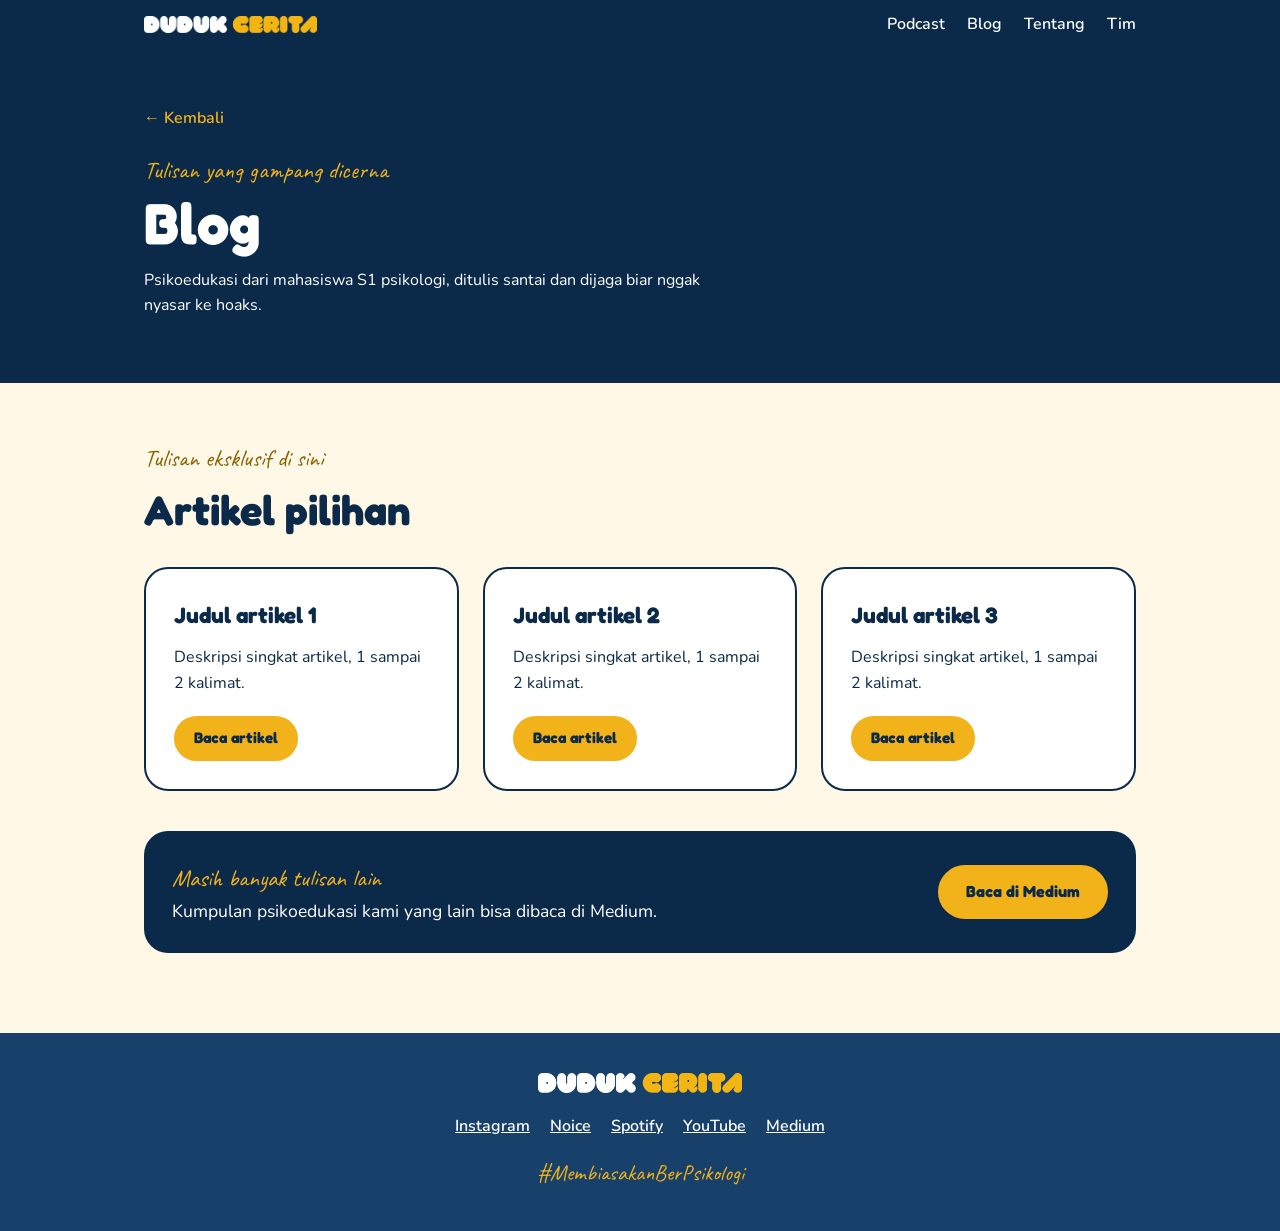
==== blog.html @ e629bb5b "Add files via upload" ====
<!DOCTYPE html>
<html lang="id">
<head>
<meta charset="UTF-8">
<meta name="viewport" content="width=device-width, initial-scale=1">
<!-- EDIT: judul tab & deskripsi buat Google -->
<title>Blog | Duduk Cerita</title>
<meta name="description" content="Tulisan psikoedukasi dari Duduk Cerita.">
<link href="https://fonts.googleapis.com/css2?family=Fredoka:wght@500;700&family=Nunito:wght@400;600&family=Caveat:wght@600&display=swap" rel="stylesheet">
<link rel="stylesheet" href="style.css">
</head>
<body>

<header class="nav">
  <div class="wadah">
    <a class="logo" href="index.html"><img src="assets/logo-nav.png" alt="Duduk Cerita"></a>
    <ul>
      <li><a href="podcast.html">Podcast</a></li>
      <li><a href="blog.html">Blog</a></li>
      <li><a href="index.html#tentang">Tentang</a></li>
      <li><a href="tim.html">Tim</a></li>
    </ul>
  </div>
</header>

<section class="kepala">
  <div class="wadah">
    <a class="balik" href="index.html">&larr; Kembali</a>
    <p class="catatan">Tulisan yang gampang dicerna</p>
    <h1>Blog</h1>
    <!-- EDIT: penjelasan blog -->
    <p>Psikoedukasi dari mahasiswa S1 psikologi, ditulis santai dan dijaga biar nggak nyasar ke hoaks.</p>
  </div>
</section>
<section class="halaman">
  <div class="wadah">
    <div class="bagian-judul">
      <p class="catatan">Tulisan eksklusif di sini</p>
      <h2>Artikel pilihan</h2>
    </div>
    <div class="kartu-grid">
      <!-- EDIT: satu blok = satu artikel. Ganti judul, deskripsi, dan link Google Drive -->
      <article class="kartu">
        <h3>Judul artikel 1</h3>
        <p>Deskripsi singkat artikel, 1 sampai 2 kalimat.</p>
        <div class="aksi"><a class="btn isi kecil" href="#" target="_blank" rel="noopener">Baca artikel</a></div>
      </article>

      <!-- EDIT: satu blok = satu artikel. Ganti judul, deskripsi, dan link Google Drive -->
      <article class="kartu">
        <h3>Judul artikel 2</h3>
        <p>Deskripsi singkat artikel, 1 sampai 2 kalimat.</p>
        <div class="aksi"><a class="btn isi kecil" href="#" target="_blank" rel="noopener">Baca artikel</a></div>
      </article>

      <!-- EDIT: satu blok = satu artikel. Ganti judul, deskripsi, dan link Google Drive -->
      <article class="kartu">
        <h3>Judul artikel 3</h3>
        <p>Deskripsi singkat artikel, 1 sampai 2 kalimat.</p>
        <div class="aksi"><a class="btn isi kecil" href="#" target="_blank" rel="noopener">Baca artikel</a></div>
      </article>
    </div>

    <!-- EDIT: ganti link Medium -->
    <div class="lainnya">
      <div>
        <p class="catatan">Masih banyak tulisan lain</p>
        <p class="lainnya-teks">Kumpulan psikoedukasi kami yang lain bisa dibaca di Medium.</p>
      </div>
      <a class="btn isi" href="https://medium.com/" target="_blank" rel="noopener">Baca di Medium</a>
    </div>
  </div>
</section>

<!-- Footer: sama di semua halaman -->
<footer>
  <a class="logo" href="index.html"><img src="assets/logo-nav.png" alt="Duduk Cerita"></a>
  <div class="sosmed">
    <a href="https://instagram.com/dudukcerita.id" target="_blank" rel="noopener">Instagram</a>
    <a href="https://open.noice.id/catalog/bb728cef-943c-4de5-a036-f1ba72d7c10d" target="_blank" rel="noopener">Noice</a>
    <a href="https://open.spotify.com/show/5ro07TWW1B1qlpnfPcXH9s" target="_blank" rel="noopener">Spotify</a>
    <a href="https://www.youtube.com/@dudukceritaid" target="_blank" rel="noopener">YouTube</a>
    <a href="https://medium.com/" target="_blank" rel="noopener">Medium</a>
  </div>
  <div class="hashtag">#MembiasakanBerPsikologi</div>
</footer>
</body>
</html>
---- style.css ----
/* ===== WARNA & FONT: ganti di sini aja, berlaku buat semua halaman ===== */
:root {
  --kuning: #F2B21A;
  --navy: #0B2A4A;
  --putih: #ffffff;
  --krem: #FFF8E6;
  --navy-lembut: #17406b;
  --font-judul: 'Fredoka', sans-serif;
  --font-isi: 'Nunito', sans-serif;
  --font-tulisan: 'Caveat', cursive;
}
* { box-sizing: border-box; }
html { scroll-behavior: smooth; scroll-padding-top: 72px; }
body { margin: 0; font-family: var(--font-isi); color: var(--navy); line-height: 1.6; }
img { max-width: 100%; display: block; }
a:focus-visible { outline: 3px solid var(--kuning); outline-offset: 3px; }
.wadah { max-width: 1040px; margin: 0 auto; padding: 0 24px; }
section { padding: 80px 0; }
h2 { font-family: var(--font-judul); font-size: clamp(1.8rem, 5vw, 2.6rem); line-height: 1.2; margin: 0 0 16px; }
.catatan { font-family: var(--font-tulisan); font-size: 1.5rem; color: #8a6100; margin: 0 0 8px; }
.btn { display: inline-block; font-family: var(--font-judul); font-weight: 700; padding: 12px 26px; border-radius: 999px; text-decoration: none; border: 2px solid var(--navy); color: var(--navy); }
.btn.isi { background: var(--kuning); border-color: var(--kuning); }
.btn.kecil { padding: 8px 18px; font-size: .95rem; }
.btn:hover { transform: translateY(-2px); }

/* NAV */
.nav { position: sticky; top: 0; z-index: 10; background: var(--navy); color: var(--putih); }
.nav .wadah { display: flex; align-items: center; justify-content: space-between; gap: 16px; flex-wrap: wrap; padding-top: 12px; padding-bottom: 12px; }
.logo { display: inline-flex; align-items: center; font-family: var(--font-judul); font-weight: 700; font-size: 1.3rem; color: var(--putih); text-decoration: none; }
.logo img { height: 17px; width: auto; max-width: none; }
footer .logo img { height: 20px; }
.hero h1 img { width: min(460px, 85%); height: auto; margin: 0 auto; }
.nav ul { display: flex; gap: 22px; list-style: none; margin: 0; padding: 0; flex-wrap: wrap; }
.nav ul a { color: var(--putih); text-decoration: none; font-weight: 600; }
.nav ul a:hover { color: var(--kuning); }

/* HERO */
.hero { background: var(--navy); color: var(--putih); text-align: center; padding: 96px 24px; }
.hero .pancingan { font-family: var(--font-tulisan); font-size: 1.6rem; color: var(--kuning); margin: 0 0 12px; }
.hero h1 { font-family: var(--font-judul); font-size: clamp(2.5rem, 8vw, 4.5rem); margin: 0 0 16px; }
.hero h1 span { color: var(--kuning); }
.hero p.deskripsi { max-width: 560px; margin: 0 auto 32px; font-size: 1.1rem; line-height: 1.6; }
.dengerin { font-family: var(--font-tulisan); font-size: 1.5rem; color: var(--kuning); margin: 0 0 10px; }
.platform { display: flex; gap: 20px; justify-content: center; align-items: center; flex-wrap: wrap; }
.platform a { display: block; border-radius: 999px; transition: transform .15s; }
.platform a:hover { transform: translateY(-3px); }
.platform img { height: 48px; width: auto; }
.hero .hashtag { margin-top: 28px; opacity: .7; font-size: .95rem; }

/* KEPALA HALAMAN (podcast, blog, tim) */
.kepala { background: var(--navy); color: var(--putih); padding: 56px 0 64px; }
.kepala h1 { font-family: var(--font-judul); font-size: clamp(2.2rem, 7vw, 3.6rem); line-height: 1.15; margin: 0 0 12px; }
.kepala p { max-width: 560px; margin: 0; }
.kepala .catatan { color: var(--kuning); }
.balik { display: inline-block; margin-bottom: 20px; color: var(--kuning); font-weight: 600; text-decoration: none; }
.halaman { background: var(--krem); padding: 56px 0 80px; }

/* TENTANG */
.tentang .isi { display: grid; grid-template-columns: 1fr 1fr; gap: 40px; align-items: stretch; }
.tentang .teks { display: flex; flex-direction: column; justify-content: center; }
.tentang p { margin: 0 0 16px; max-width: 60ch; }
.tentang .teks p:not(.catatan) { font-size: 1.1rem; }
/* DIAGRAM ZIG-ZAG: satu kotak dengan rasio tetap (440x480), semua posisi pakai persen biar skalanya ikut layar */
.jembatan { background: var(--krem); border-radius: 24px; padding: 24px 20px; container-type: inline-size; display: flex; align-items: center; justify-content: center; }
.diagram { position: relative; width: 100%; max-width: 440px; aspect-ratio: 440 / 480; }
.diagram > * { position: absolute; margin: 0; }
.diagram .panah { inset: 0; width: 100%; height: 100%; fill: none; stroke: var(--navy); stroke-width: 2.5px; stroke-linecap: round; stroke-linejoin: round; pointer-events: none; }
.diagram .panah path { vector-effect: non-scaling-stroke; }
.diagram p { width: 31.82%; aspect-ratio: 1; left: 9.09%; padding: 8px; display: flex; flex-direction: column; align-items: center; justify-content: center; text-align: center; background: var(--putih); border: 2px dashed var(--navy); border-radius: 50%; font-family: var(--font-judul); font-weight: 700; font-size: 1rem; font-size: clamp(.72rem, 3.7cqw, 1rem); line-height: 1.2; }
.diagram .satu { top: 3.12%; }
.diagram .tiga { top: 67.71%; }
.diagram small { display: block; font-family: var(--font-tulisan); font-size: 1.4rem; font-size: clamp(1.05rem, 5.1cqw, 1.4rem); font-weight: 600; color: #8a6100; line-height: 1.1; }
.diagram .tengah { left: 47.73%; top: 36.46%; width: 50%; text-align: center; }
.diagram .tengah img { width: 100%; margin-top: 2px; }

/* KARTU */
.produk { background: var(--krem); }
.kartu-grid { display: grid; grid-template-columns: repeat(auto-fit, minmax(280px, 1fr)); gap: 24px; margin-top: 32px; }
.kartu { background: var(--putih); border-radius: 24px; padding: 28px; display: flex; flex-direction: column; gap: 12px; border: 2px solid var(--navy); }
.kartu h3 { font-family: var(--font-judul); font-size: 1.4rem; margin: 0; }
.kartu p { margin: 0; }
.kartu .aksi { display: flex; gap: 10px; flex-wrap: wrap; margin-top: auto; padding-top: 8px; }

/* TIM */
.tim-grid { display: grid; grid-template-columns: repeat(auto-fit, minmax(230px, 1fr)); gap: 28px; margin-top: 32px; }
.orang h3 { font-family: var(--font-judul); margin: 0; font-size: 1.25rem; }
.orang .posisi { color: #8a6100; font-weight: 600; margin: 0 0 8px; }
.foto { width: 120px; height: 120px; border-radius: 50%; background: var(--kuning); color: var(--navy); font-family: var(--font-judul); font-weight: 700; font-size: 2.2rem; display: flex; align-items: center; justify-content: center; overflow: hidden; margin-bottom: 14px; border: 3px solid var(--kuning); }
.foto img { width: 100%; height: 100%; object-fit: cover; }
.profil { display: grid; grid-template-columns: 200px 1fr; gap: 40px; align-items: start; }
.profil .foto { width: 200px; height: 200px; font-size: 3.5rem; margin: 0; }
.profil h2 { margin-bottom: 4px; }
.profil h3 { font-family: var(--font-judul); font-size: 1.15rem; margin: 24px 0 6px; }
.profil p { margin: 0; max-width: 60ch; }
.profil p + p { margin-top: 12px; }
.peran { margin: 0; padding-left: 20px; max-width: 60ch; }
.peran li { margin-bottom: 6px; }
.peran li::marker { color: #8a6100; }
.profil .cerita { margin: 24px 0 0; max-width: 34rem; }
.cerita { font-family: var(--font-tulisan); font-size: 1.6rem; line-height: 1.3; border-left: 4px solid var(--kuning); padding-left: 14px; }

/* PODCAST: CTA platform di kepala halaman */
.kepala .dengerin { margin: 28px 0 10px; max-width: none; }
.kepala .platform { justify-content: flex-start; }

/* PODCAST: judul tiap bagian */
.bagian-judul { margin-bottom: 8px; }
.bagian-judul h2 { margin-bottom: 0; }

/* PODCAST: episode (3 kartu sejajar di desktop) */
.eps-grid { grid-template-columns: repeat(auto-fit, minmax(260px, 1fr)); }
.kartu .eps { font-family: var(--font-tulisan); font-size: 1.3rem; color: #8a6100; line-height: 1; margin: 0; }

/* PODCAST: video full (16:9) di kartu season */
.video { position: relative; aspect-ratio: 16 / 9; border-radius: 16px; overflow: hidden; background: var(--krem) url("assets/logo-tumpuk.png") center / 30% no-repeat; border: 2px solid var(--navy); }
.video iframe { position: absolute; inset: 0; width: 100%; height: 100%; border: 0; }

/* PODCAST: short video YouTube (rasio 9:16) */
.shorts { background: var(--putih); padding: 56px 0 80px; }
.shorts-grid { display: grid; grid-template-columns: repeat(5, 1fr); gap: 16px; margin-top: 28px; }
.short { position: relative; aspect-ratio: 9 / 16; border-radius: 20px; overflow: hidden; background: var(--krem) url("assets/logo-tumpuk.png") center / 60% no-repeat; border: 2px solid var(--navy); }
.short iframe { position: absolute; inset: 0; width: 100%; height: 100%; border: 0; }
.lihat-semua { margin-top: 28px; }

/* BLOG: ajakan ke Medium */
.lainnya { display: flex; align-items: center; justify-content: space-between; gap: 20px; flex-wrap: wrap; margin-top: 40px; padding: 28px; border-radius: 24px; background: var(--navy); color: var(--putih); }
.lainnya .catatan { color: var(--kuning); margin: 0; }
.lainnya-teks { margin: 0; font-size: 1.1rem; }

/* HALAMAN TIM */
.tim-utama { margin-top: 0; }
.tim-utama .orang { background: var(--putih); border: 2px solid var(--navy); border-radius: 24px; padding: 28px; }
.tim-lain { margin-top: 56px; }
.tim-lain .catatan { margin-bottom: 16px; }
.lain-grid { display: grid; grid-template-columns: repeat(auto-fit, minmax(200px, 1fr)); gap: 16px; }
.anggota { border-left: 4px solid var(--kuning); padding: 2px 0 2px 14px; }
.anggota h3 { font-family: var(--font-judul); font-size: 1.05rem; margin: 0; }
.anggota p { margin: 0; color: #8a6100; font-weight: 600; font-size: .95rem; }

/* FOOTER */
footer { background: var(--navy-lembut); color: var(--putih); text-align: center; padding: 40px 24px; }
footer .logo { display: inline-block; margin-bottom: 12px; }
footer .sosmed { display: flex; gap: 20px; justify-content: center; flex-wrap: wrap; margin-bottom: 16px; }
footer .sosmed a { color: var(--putih); font-weight: 600; }
footer .sosmed a:hover { color: var(--kuning); }
footer .hashtag { color: var(--kuning); font-family: var(--font-tulisan); font-size: 1.4rem; }

@media (max-width: 720px) {
  .tentang .isi, .profil { grid-template-columns: 1fr; }
  .profil .foto { width: 140px; height: 140px; font-size: 2.6rem; }
  section { padding: 56px 0; }
  .shorts-grid { display: flex; overflow-x: auto; scroll-snap-type: x mandatory; gap: 12px; margin-right: -24px; padding: 0 24px 12px 0; }
  .short { flex: 0 0 200px; scroll-snap-align: start; }
  .logo img { height: 15px; }
  footer .logo img { height: 18px; }
}
@media (prefers-reduced-motion: reduce) { html { scroll-behavior: auto; } .btn:hover, .platform a:hover { transform: none; } }
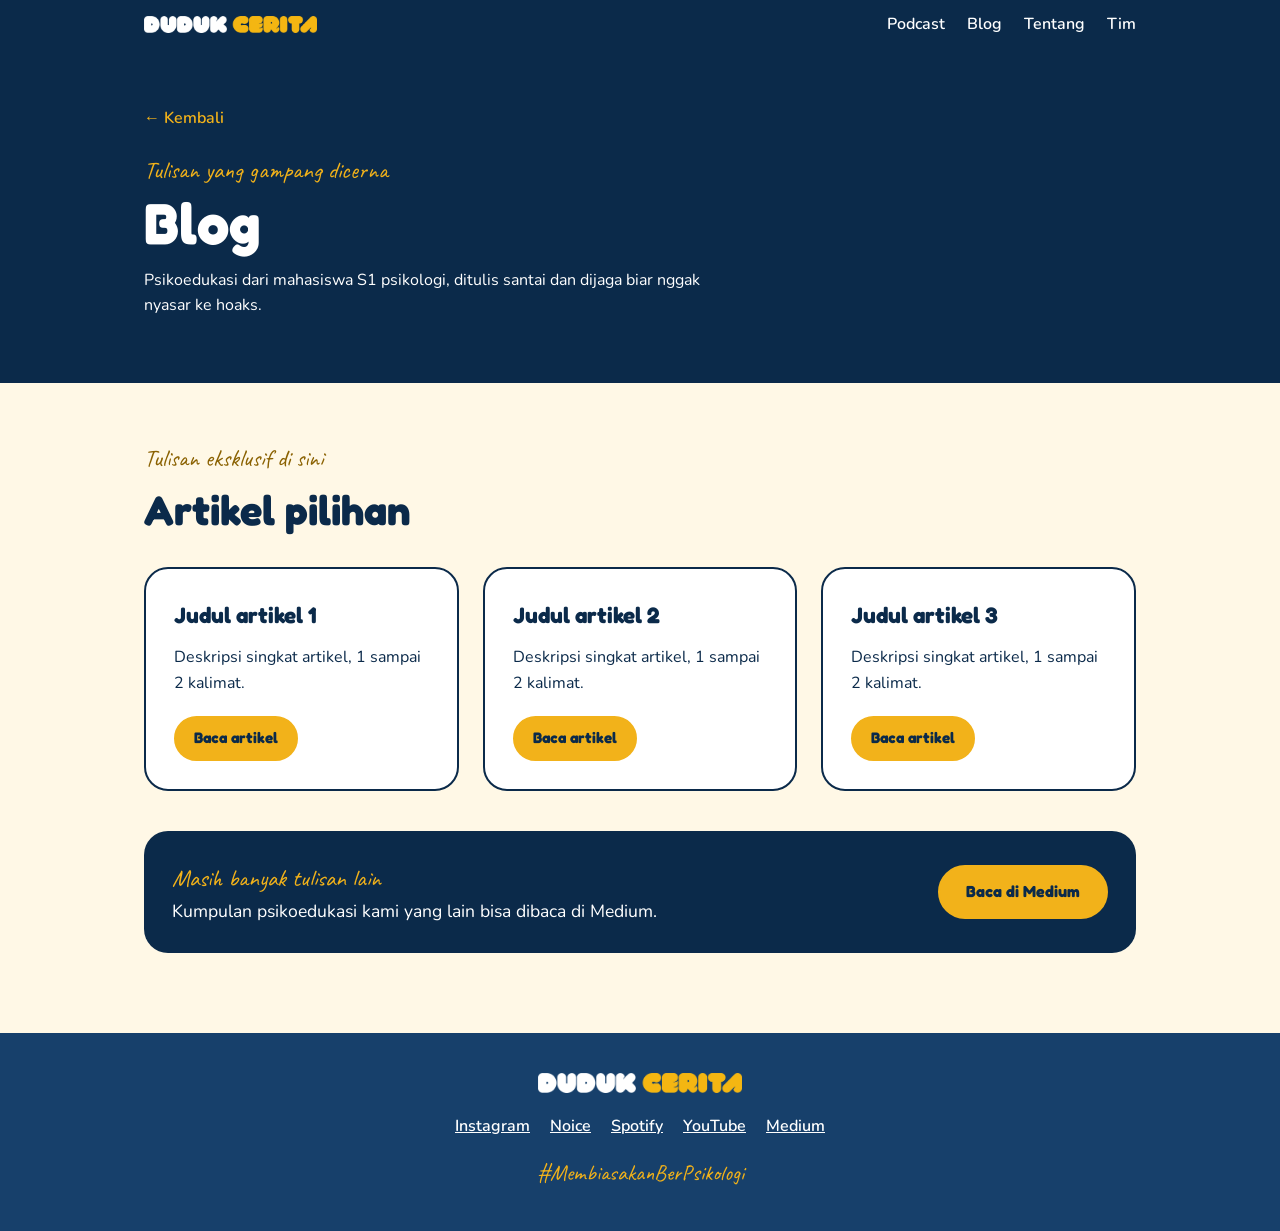
==== commit 1405aeba: "Add files via upload" ====
--- a/blog.html
+++ b/blog.html
@@ -6,18 +6,22 @@
 <!-- EDIT: judul tab & deskripsi buat Google -->
 <title>Blog | Duduk Cerita</title>
 <meta name="description" content="Tulisan psikoedukasi dari Duduk Cerita.">
+<link rel="preconnect" href="https://fonts.googleapis.com">
+<link rel="preconnect" href="https://fonts.gstatic.com" crossorigin>
 <link href="https://fonts.googleapis.com/css2?family=Fredoka:wght@500;700&family=Nunito:wght@400;600&family=Caveat:wght@600&display=swap" rel="stylesheet">
-<link rel="stylesheet" href="style.css">
+<link rel="stylesheet" href="assets/styling/style.css">
+<script src="assets/js/site.js" defer></script>
 </head>
 <body>
 
 <header class="nav">
   <div class="wadah">
-    <a class="logo" href="index.html"><img src="assets/logo-nav.png" alt="Duduk Cerita"></a>
-    <ul>
+    <a class="logo" href="index.html"><img src="assets/image/logo/duduk-cerita-horizontal.webp" width="1000" height="98" alt="Duduk Cerita"></a>
+    <button class="burger" type="button" aria-label="Buka menu" aria-expanded="false" aria-controls="menu-nav"><span></span><span></span><span></span></button>
+    <ul id="menu-nav">
       <li><a href="podcast.html">Podcast</a></li>
       <li><a href="blog.html">Blog</a></li>
-      <li><a href="index.html#tentang">Tentang</a></li>
+      <li><a href="tentang.html">Tentang</a></li>
       <li><a href="tim.html">Tim</a></li>
     </ul>
   </div>
@@ -74,7 +78,7 @@
 
 <!-- Footer: sama di semua halaman -->
 <footer>
-  <a class="logo" href="index.html"><img src="assets/logo-nav.png" alt="Duduk Cerita"></a>
+  <a class="logo" href="index.html"><img src="assets/image/logo/duduk-cerita-horizontal.webp" width="1000" height="98" alt="Duduk Cerita" loading="lazy"></a>
   <div class="sosmed">
     <a href="https://instagram.com/dudukcerita.id" target="_blank" rel="noopener">Instagram</a>
     <a href="https://open.noice.id/catalog/bb728cef-943c-4de5-a036-f1ba72d7c10d" target="_blank" rel="noopener">Noice</a>
--- a/assets/styling/style.css
+++ b/assets/styling/style.css
@@ -0,0 +1,281 @@
+/* ===== WARNA & FONT: ganti di sini aja, berlaku buat semua halaman ===== */
+:root {
+  --kuning: #F2B21A;
+  --navy: #0B2A4A;
+  --navy-lembut: #17406b;
+  --putih: #ffffff;
+  --krem: #FFF8E6;
+  --emas: #8a6100;            /* teks aksen di atas latar terang */
+  --radius: 24px;
+  --font-judul: 'Fredoka', sans-serif;
+  --font-isi: 'Nunito', sans-serif;
+  --font-tulisan: 'Caveat', cursive;
+}
+
+/* ===== DASAR ===== */
+* { box-sizing: border-box; }
+html { scroll-behavior: smooth; scroll-padding-top: 72px; }
+body { margin: 0; font-family: var(--font-isi); color: var(--navy); line-height: 1.6; }
+img { max-width: 100%; height: auto; display: block; }
+h1, h2, h3 { font-family: var(--font-judul); }
+h2 { font-size: clamp(1.8rem, 5vw, 2.6rem); line-height: 1.2; margin: 0 0 16px; }
+h3 { margin: 0; }
+:is(a, button, summary):focus-visible { outline: 3px solid var(--kuning); outline-offset: 3px; }
+section { padding: 80px 0; }
+.wadah { max-width: 1040px; margin: 0 auto; padding: 0 24px; }
+
+/* tulisan tangan kecil di atas judul */
+.catatan { font-family: var(--font-tulisan); font-size: 1.5rem; color: var(--emas); margin: 0 0 8px; }
+
+/* tombol */
+.btn { display: inline-block; font-family: var(--font-judul); font-weight: 700; padding: 12px 26px; border-radius: 999px; text-decoration: none; border: 2px solid var(--navy); color: var(--navy); }
+.btn.isi { background: var(--kuning); border-color: var(--kuning); }
+.btn.kecil { padding: 8px 18px; font-size: .95rem; }
+.btn:hover, .tab:hover, .carousel-kontrol button:hover { transform: translateY(-2px); }
+
+/* pola yang dipakai bareng: kotak putih/krem bergaris navy */
+.kartu, .stat, .interaktif, .core-kartu, .tim-utama .orang { border: 2px solid var(--navy); border-radius: var(--radius); }
+
+/* latar section */
+.halaman { background: var(--krem); padding: 56px 0 80px; }
+.produk { background: var(--krem); }
+.alur, .fakta, .dokumentasi, .shorts { background: var(--putih); }
+.dokumentasi, .shorts { padding: 56px 0 80px; }
+.bagian-judul { margin-bottom: 8px; }
+.bagian-judul h2 { margin-bottom: 0; }
+
+/* ===== NAV ===== */
+.nav { position: sticky; top: 0; z-index: 10; background: var(--navy); color: var(--putih); }
+.nav .wadah { display: flex; align-items: center; justify-content: space-between; flex-wrap: wrap; gap: 16px; padding-top: 12px; padding-bottom: 12px; }
+.nav ul { display: flex; flex-wrap: wrap; gap: 22px; list-style: none; margin: 0; padding: 0; }
+.nav ul a { color: var(--putih); text-decoration: none; font-weight: 600; }
+.nav ul a:hover { color: var(--kuning); }
+.logo { display: inline-flex; align-items: center; }
+.logo img { height: 17px; width: auto; max-width: none; }
+
+/* hamburger (cuma muncul di HP) */
+.burger { display: none; flex-direction: column; align-items: center; justify-content: center; gap: 5px; width: 44px; height: 44px; padding: 0; border: 2px solid var(--kuning); border-radius: 12px; background: transparent; cursor: pointer; }
+.burger:focus-visible { outline-color: var(--putih); }
+.burger span { display: block; width: 20px; height: 2.5px; border-radius: 2px; background: var(--kuning); transition: transform .2s, opacity .2s; }
+.nav.buka .burger span:nth-child(1) { transform: translateY(7.5px) rotate(45deg); }
+.nav.buka .burger span:nth-child(2) { opacity: 0; }
+.nav.buka .burger span:nth-child(3) { transform: translateY(-7.5px) rotate(-45deg); }
+
+/* ===== HERO (index) ===== */
+.hero { background: var(--navy); color: var(--putih); text-align: center; padding: 96px 24px; }
+.hero .pancingan { font-family: var(--font-tulisan); font-size: 1.6rem; color: var(--kuning); margin: 0 0 12px; }
+.hero h1 { margin: 0 0 16px; }
+.hero h1 img { width: min(460px, 85%); height: auto; margin: 0 auto; }
+.hero .deskripsi { max-width: 560px; margin: 0 auto 32px; font-size: 1.1rem; }
+.hero .hashtag { margin-top: 28px; opacity: .7; font-size: .95rem; }
+.dengerin { font-family: var(--font-tulisan); font-size: 1.5rem; color: var(--kuning); margin: 0 0 10px; }
+.platform { display: flex; flex-wrap: wrap; gap: 20px; justify-content: center; align-items: center; }
+.platform a { display: block; border-radius: 999px; transition: transform .15s; }
+.platform a:hover { transform: translateY(-3px); }
+.platform img { height: 48px; width: auto; }
+
+/* ===== KEPALA HALAMAN (podcast, blog, tim, tentang) ===== */
+.kepala { background: var(--navy); color: var(--putih); padding: 56px 0 64px; }
+.kepala h1 { font-size: clamp(2.2rem, 7vw, 3.6rem); line-height: 1.15; margin: 0 0 12px; }
+.kepala p { max-width: 560px; margin: 0; }
+.kepala .catatan { color: var(--kuning); }
+.kepala .dengerin { margin: 28px 0 10px; max-width: none; }
+.kepala .platform { justify-content: flex-start; }
+.balik { display: inline-block; margin-bottom: 20px; color: var(--kuning); font-weight: 600; text-decoration: none; }
+
+/* ===== INDEX: TENTANG + DIAGRAM ===== */
+.tentang-grid { display: grid; grid-template-columns: 1fr 1fr; gap: 40px; }
+.tentang .teks { display: flex; flex-direction: column; justify-content: center; }
+.tentang .teks .btn { align-self: flex-start; }
+.tentang p { margin: 0 0 16px; max-width: 60ch; }
+.tentang .teks p:not(.catatan) { font-size: 1.1rem; }
+
+/* diagram zig-zag: kotak rasio tetap (440x480), posisi pakai persen biar skalanya ikut layar */
+.jembatan { display: flex; align-items: center; justify-content: center; container-type: inline-size; padding: 24px 20px; background: var(--krem); border-radius: var(--radius); }
+.diagram { position: relative; width: 100%; max-width: 440px; aspect-ratio: 440 / 480; }
+.diagram > * { position: absolute; margin: 0; }
+.diagram .panah { inset: 0; width: 100%; height: 100%; fill: none; stroke: var(--navy); stroke-width: 2.5px; stroke-linecap: round; stroke-linejoin: round; pointer-events: none; transform: translateX(-3%); }
+.diagram .panah path { vector-effect: non-scaling-stroke; }
+.diagram p { display: flex; flex-direction: column; align-items: center; justify-content: center; width: 31.82%; aspect-ratio: 1; padding: 8px; text-align: center; background: var(--putih); border: 1px dashed var(--navy); border-radius: 50%; font-family: var(--font-judul); font-weight: 700; font-size: clamp(.72rem, 3.7cqw, 1rem); line-height: 1.2; }
+.diagram .satu { top: 3.12%; box-sizing: content-box; }
+.diagram .tiga { top: 67.71%; box-sizing: content-box; }
+.diagram small { display: block; font-family: var(--font-tulisan); font-size: clamp(1.05rem, 5.1cqw, 1.4rem); font-weight: 600; color: var(--emas); line-height: 1.1; }
+.diagram .tengah { left: 47.73%; top: 36.46%; width: 50%; text-align: center; }
+.diagram .tengah img { width: 100%; margin-top: 2px; }
+
+/* ===== KARTU ===== */
+.kartu-grid { display: grid; grid-template-columns: repeat(auto-fit, minmax(280px, 1fr)); gap: 24px; margin-top: 32px; }
+.kartu { display: flex; flex-direction: column; gap: 12px; padding: 28px; background: var(--putih); }
+.kartu h3 { font-size: 1.4rem; }
+.kartu p { margin: 0; }
+.kartu ol { margin: 0; padding-left: 20px; }
+.kartu li { margin-bottom: 6px; }
+.kartu li::marker { color: var(--emas); font-weight: 700; }
+.alur .kartu { background: var(--krem); }
+.kartu .aksi { display: flex; flex-wrap: wrap; gap: 10px; margin-top: auto; padding-top: 8px; }
+
+/* ===== TIM ===== */
+.tim-grid { display: grid; grid-template-columns: repeat(auto-fit, minmax(230px, 1fr)); gap: 28px; margin-top: 32px; }
+.tim-utama { margin-top: 0; }
+.tim-utama .orang { padding: 28px; background: var(--putih); }
+.orang h3 { font-size: 1.25rem; }
+.orang .posisi { color: var(--emas); font-weight: 600; margin: 0 0 8px; }
+.foto { display: flex; align-items: center; justify-content: center; width: 120px; height: 120px; margin-bottom: 14px; overflow: hidden; border-radius: 50%; border: 3px solid var(--kuning); background: var(--kuning); }
+.foto img { width: 100%; height: 100%; object-fit: cover; }
+.tim-lain { margin-top: 56px; }
+.tim-lain .catatan { margin-bottom: 16px; }
+.lain-grid { display: grid; grid-template-columns: repeat(auto-fit, minmax(200px, 1fr)); gap: 16px; }
+.anggota { padding: 2px 0 2px 14px; border-left: 4px solid var(--kuning); }
+.anggota h3 { font-size: 1.05rem; }
+.anggota p { margin: 0; color: var(--emas); font-weight: 600; font-size: .95rem; }
+
+/* halaman profil satu orang */
+.profil { display: grid; grid-template-columns: 200px 1fr; gap: 40px; align-items: start; }
+.profil .foto { width: 200px; height: 200px; margin: 0; }
+.profil h2 { margin-bottom: 4px; }
+.profil h3 { font-size: 1.15rem; margin: 24px 0 6px; }
+.profil p { margin: 0; max-width: 60ch; }
+.profil p + p { margin-top: 12px; }
+.peran { margin: 0; padding-left: 20px; max-width: 60ch; }
+.peran li { margin-bottom: 6px; }
+.peran li::marker, .core-kartu li::marker { color: var(--emas); }
+.cerita { font-family: var(--font-tulisan); font-size: 1.6rem; line-height: 1.3; padding-left: 14px; border-left: 4px solid var(--kuning); }
+.profil .cerita { margin: 24px 0 0; max-width: 34rem; }
+
+/* carousel dokumentasi */
+.carousel { margin-top: 28px; }
+.carousel-track { display: flex; gap: 16px; padding-bottom: 4px; overflow-x: auto; scroll-snap-type: x mandatory; scroll-behavior: smooth; scrollbar-width: none; }
+.carousel-track::-webkit-scrollbar { display: none; }
+.slide { flex: 0 0 min(440px, 82%); scroll-snap-align: start; margin: 0; overflow: hidden; background: var(--krem); border: 2px solid var(--navy); border-radius: var(--radius); }
+.slide-foto { aspect-ratio: 4 / 3; background: var(--krem) url("../image/logo/duduk-cerita-tumpuk.webp") center / 35% no-repeat; }
+.slide-foto img { width: 100%; height: 100%; object-fit: cover; }
+.slide figcaption { padding: 14px 18px 16px; font-weight: 600; }
+.slide figcaption small { display: block; font-family: var(--font-tulisan); font-size: 1.3rem; color: var(--emas); line-height: 1.1; }
+.carousel-kontrol { display: flex; gap: 10px; margin-top: 18px; }
+.carousel-kontrol button { width: 46px; height: 46px; border-radius: 50%; border: 2px solid var(--navy); background: var(--kuning); color: var(--navy); font-size: 1.3rem; font-weight: 700; cursor: pointer; }
+.carousel-kontrol button:focus-visible { outline-color: var(--navy); }
+
+/* ===== PODCAST ===== */
+.kartu .eps { font-family: var(--font-tulisan); font-size: 1.3rem; color: var(--emas); line-height: 1; }
+.eps-grid { grid-template-columns: repeat(auto-fit, minmax(260px, 1fr)); }
+.video, .short { position: relative; overflow: hidden; border: 2px solid var(--navy); background: var(--krem) url("../image/logo/duduk-cerita-tumpuk.webp") center / 30% no-repeat; }
+.video { aspect-ratio: 16 / 9; border-radius: 16px; }
+.short { aspect-ratio: 9 / 16; border-radius: 20px; background-size: 60%; }
+.video iframe, .short iframe { position: absolute; inset: 0; width: 100%; height: 100%; border: 0; }
+.shorts-grid { display: grid; grid-template-columns: repeat(5, 1fr); gap: 16px; margin-top: 28px; }
+.lihat-semua { margin-top: 28px; }
+
+/* ===== BLOG ===== */
+.lainnya { display: flex; flex-wrap: wrap; align-items: center; justify-content: space-between; gap: 20px; margin-top: 40px; padding: 28px; border-radius: var(--radius); background: var(--navy); color: var(--putih); }
+.lainnya .catatan { color: var(--kuning); margin: 0; }
+.lainnya-teks { margin: 0; font-size: 1.1rem; }
+
+/* ===== FOOTER ===== */
+footer { background: var(--navy-lembut); color: var(--putih); text-align: center; padding: 40px 24px; }
+footer .logo { display: inline-block; margin-bottom: 12px; }
+footer .logo img { height: 20px; }
+footer .sosmed { display: flex; flex-wrap: wrap; gap: 20px; justify-content: center; margin-bottom: 16px; }
+footer .sosmed a { color: var(--putih); font-weight: 600; }
+footer .sosmed a:hover { color: var(--kuning); }
+footer .hashtag { color: var(--kuning); font-family: var(--font-tulisan); font-size: 1.4rem; }
+
+/* ===== HALAMAN TENTANG ===== */
+.cerita-awal { display: grid; grid-template-columns: 1fr 1fr; gap: 40px; align-items: start; }
+.cerita-awal h2 { font-size: clamp(2.6rem, 7vw, 4.4rem); line-height: 1.05; margin-bottom: 0; }
+.cerita-awal p { margin: 0 0 16px; max-width: 60ch; font-size: 1.1rem; }
+.cerita-awal .cerita { font-size: 1.8rem; }
+
+/* tab: dipakai di data dan beda psikolog/psikiater */
+.tabs { display: flex; flex-wrap: wrap; gap: 10px; margin-top: 28px; }
+.tab { padding: 10px 22px; border-radius: 999px; border: 2px solid var(--navy); background: var(--putih); color: var(--navy); font-family: var(--font-judul); font-weight: 700; font-size: 1rem; cursor: pointer; }
+.tab span { margin-right: 6px; font-family: var(--font-tulisan); font-size: 1.3rem; color: var(--emas); }
+.tab[aria-selected="true"] { background: var(--navy); color: var(--putih); }
+.tab[aria-selected="true"] span { color: var(--kuning); }
+.panel { margin-top: 24px; animation: muncul .35s ease; }
+.panel[hidden] { display: none; }
+@keyframes muncul { from { opacity: 0; transform: translateY(8px); } }
+
+/* kartu angka */
+.stat-grid { display: grid; grid-template-columns: repeat(auto-fit, minmax(240px, 1fr)); gap: 20px; }
+.stat { display: flex; flex-direction: column; gap: 8px; padding: 24px; background: var(--krem); }
+.stat p { margin: 0; }
+.angka { align-self: flex-start; white-space: nowrap; font-family: var(--font-judul); font-weight: 700; font-size: clamp(2rem, 6vw, 2.6rem); line-height: 1; background: linear-gradient(transparent 62%, var(--kuning) 62%); }
+.sumber { margin: auto 0 0; padding-top: 4px; font-size: .85rem; opacity: .75; }
+.stat details { font-size: .9rem; }
+.stat summary { cursor: pointer; font-weight: 700; color: var(--emas); }
+.stat details p { margin-top: 6px; }
+
+/* bar perbandingan + toggle */
+.bar { height: 20px; overflow: hidden; background: var(--putih); border: 2px solid var(--navy); border-radius: 999px; }
+.bar i { display: block; width: var(--w); height: 100%; background: var(--kuning); border-right: 2px solid var(--navy); transition: width .9s cubic-bezier(.2, .8, .2, 1); }
+.bar-baris { margin-top: 10px; }
+.bar-baris small { display: block; margin-bottom: 4px; font-weight: 600; font-size: .85rem; }
+.interaktif { margin-top: 20px; padding: 24px; background: var(--krem); }
+.interaktif h3 { font-size: 1.2rem; margin-bottom: 12px; }
+.seg { display: inline-flex; flex-wrap: wrap; overflow: hidden; background: var(--putih); border: 2px solid var(--navy); border-radius: 999px; }
+.seg button { padding: 8px 18px; border: 0; background: transparent; color: var(--navy); font-family: var(--font-judul); font-weight: 700; font-size: .95rem; cursor: pointer; }
+.seg button[aria-pressed="true"] { background: var(--kuning); }
+.besar { margin: 18px 0 10px; font-family: var(--font-judul); font-weight: 700; font-size: clamp(2.4rem, 8vw, 3.4rem); line-height: 1; }
+.penjelas { margin: 12px 0 0; max-width: 62ch; min-height: 3.2em; }
+.interaktif .sumber { margin-top: 8px; padding-top: 0; }
+
+/* kotak "makanya Duduk Cerita hadir" */
+.hadir { padding: 32px; border-radius: var(--radius); background: var(--navy); color: var(--putih); }
+.hadir .catatan { color: var(--kuning); }
+.hadir h3 { margin-bottom: 12px; font-size: clamp(1.4rem, 4vw, 1.9rem); line-height: 1.25; }
+.hadir p:not(.catatan) { margin: 0 0 12px; max-width: 62ch; font-size: 1.05rem; }
+.aksi-baris { display: flex; flex-wrap: wrap; gap: 12px; margin-top: 20px; }
+.hadir .btn:not(.isi) { color: var(--putih); border-color: var(--putih); }
+
+/* psikolog vs psikiater */
+.beda-dl { display: grid; grid-template-columns: 170px 1fr; gap: 12px 20px; margin: 0; }
+.beda-dl dt { font-family: var(--font-judul); font-weight: 700; color: var(--emas); }
+.beda-dl dd { margin: 0; }
+
+/* kartu C.O.R.E (bisa dibuka-tutup) */
+.core-kartu { overflow: hidden; background: var(--putih); }
+.core-kartu summary { display: flex; align-items: center; gap: 14px; padding: 18px 24px; list-style: none; cursor: pointer; font-family: var(--font-judul); font-weight: 700; font-size: 1.25rem; }
+.core-kartu summary::-webkit-details-marker { display: none; }
+.core-kartu summary::after { content: "+"; margin-left: auto; font-size: 1.6rem; line-height: 1; transition: transform .2s; }
+.core-kartu[open] summary::after { transform: rotate(45deg); }
+.core-kartu summary:hover { color: var(--emas); }
+.core-kartu summary:focus-visible { outline-offset: -6px; border-radius: var(--radius); }
+.core-grid { display: grid; grid-template-columns: 1fr 1fr; gap: 20px; margin-top: 28px; align-items: start; }
+.core-kartu .no { display: flex; align-items: center; justify-content: center; flex: none; width: 56px; height: 56px; border-radius: 50%; background: var(--kuning); font-size: 1.8rem; }
+.core-kartu ul { margin: 0; padding: 0 24px 22px 44px; }
+.core-kartu li { margin-bottom: 6px; }
+
+/* batasan + CTA */
+.batas { background: var(--navy); color: var(--putih); }
+.batas .catatan { color: var(--kuning); }
+.batas p { max-width: 62ch; }
+.cta-tengah { text-align: center; }
+.cta-tengah .aksi-baris { justify-content: center; }
+
+/* ===== HP ===== */
+@media (max-width: 720px) {
+  section { padding: 56px 0; }
+  .logo img { height: 15px; }
+  footer .logo img { height: 18px; }
+
+  .burger { display: flex; }
+  .nav ul { display: none; flex-direction: column; flex-wrap: nowrap; gap: 0; width: 100%; padding-top: 8px; }
+  .nav.buka ul { display: flex; }
+  .nav ul li + li { border-top: 1px solid rgba(255, 255, 255, .15); }
+  .nav ul a { display: block; padding: 14px 4px; font-size: 1.05rem; }
+
+  .tentang-grid, .cerita-awal, .profil, .core-grid { grid-template-columns: 1fr; }
+  .profil .foto { width: 140px; height: 140px; }
+  .beda-dl { grid-template-columns: 1fr; gap: 2px; }
+  .beda-dl dd { margin-bottom: 10px; }
+
+  .shorts-grid { display: flex; gap: 12px; margin-right: -24px; padding: 0 24px 12px 0; overflow-x: auto; scroll-snap-type: x mandatory; }
+  .short { flex: 0 0 200px; scroll-snap-align: start; }
+}
+
+/* ===== PENGGUNA YANG MATIIN ANIMASI ===== */
+@media (prefers-reduced-motion: reduce) {
+  html, .carousel-track { scroll-behavior: auto; }
+  *, *::before, *::after { animation: none !important; transition: none !important; }
+  .btn:hover, .tab:hover, .platform a:hover, .carousel-kontrol button:hover { transform: none; }
+}
